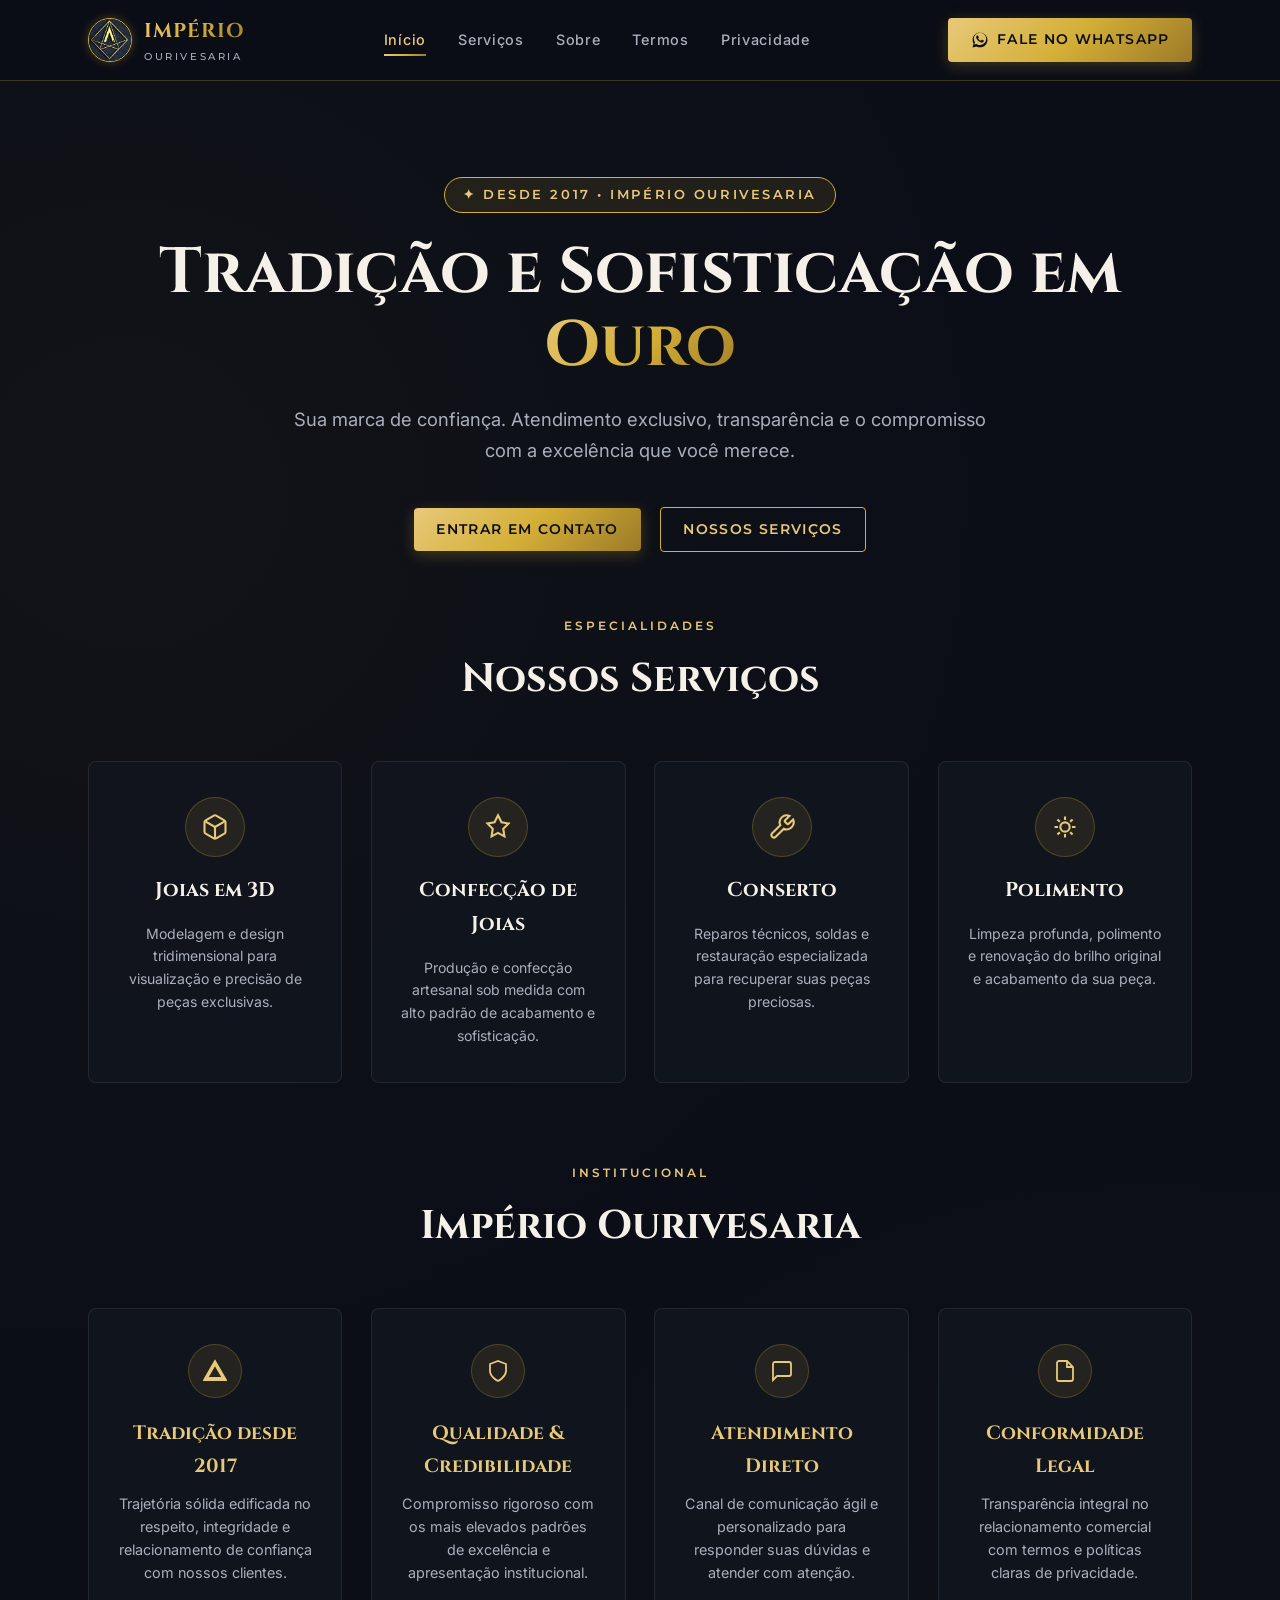
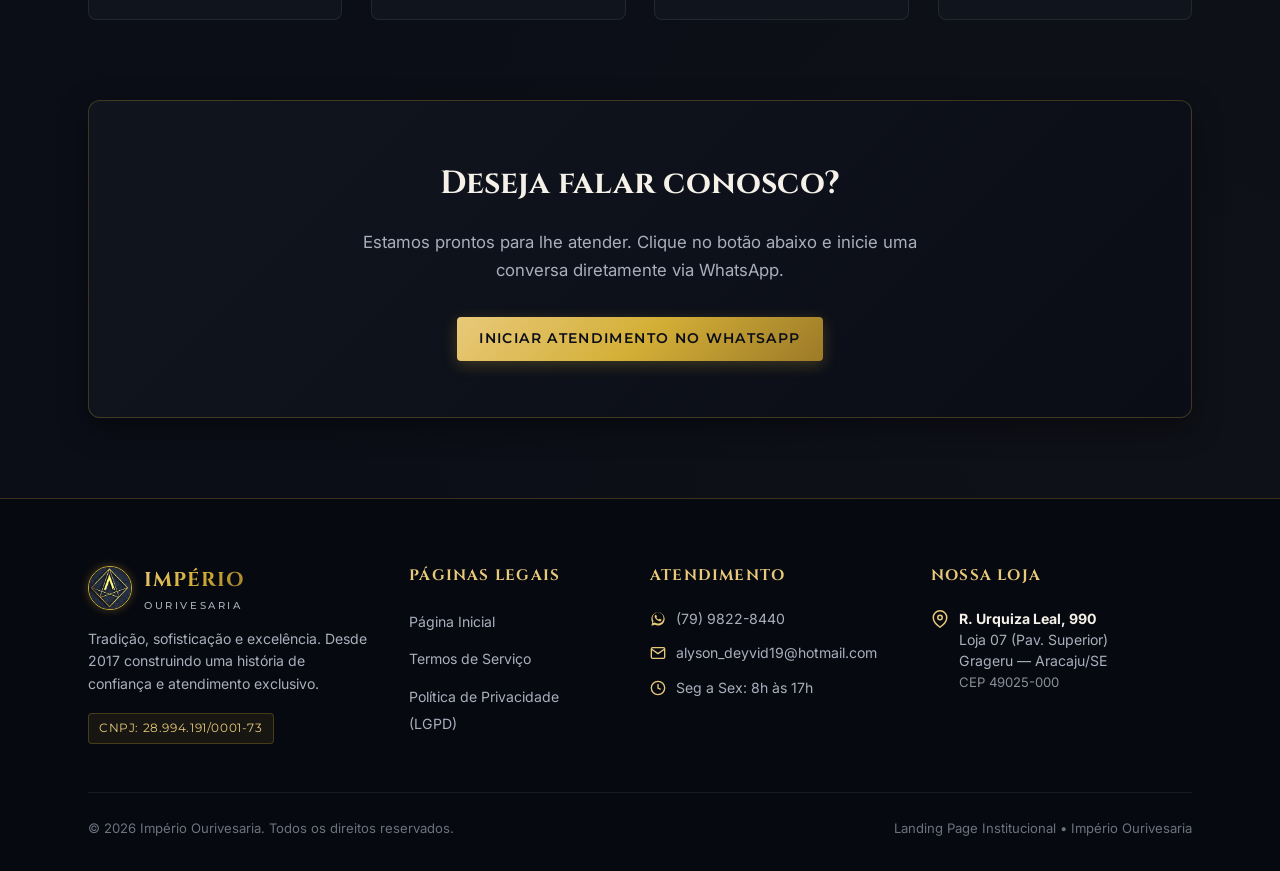
==== index.html @ 0f08e957 "first commit" ====
<!DOCTYPE html>
<html lang="pt-BR">

<head>
  <meta charset="UTF-8">
  <meta name="viewport" content="width=device-width, initial-scale=1.0">
  <title>Império Ourivesaria</title>
  <meta name="description"
    content="Império Ourivesaria — Joias em 3D, Confecção de Joias, Conserto e Polimento. Tradição e sofisticação desde 2017.">
  <meta name="keywords"
    content="Império Ourivesaria, Joias em 3D, Confecção de Joias, Conserto de Joias, Polimento de Joias, Ourivesaria">
  <meta name="author" content="Império Ourivesaria">

  <meta property="og:title" content="Império Ourivesaria | Tradição em Ouro">
  <meta property="og:description"
    content="Império Ourivesaria — Joias em 3D, Confecção, Conserto e Polimento. Atendimento exclusivo via WhatsApp.">
  <meta property="og:type" content="website">
  <meta property="og:url" content="https://imperiojoias.online/">
  <meta property="og:image" content="logo.jpeg">

  <link rel="icon" type="image/jpeg" href="logo.jpeg">

  <link rel="stylesheet" href="style.css">

  <style>
    .hero-home {
      padding: 6rem 0 4rem 0;
      text-align: center;
      position: relative;
    }

    .hero-badge {
      display: inline-flex;
      align-items: center;
      gap: 8px;
      padding: 6px 18px;
      background: rgba(212, 175, 55, 0.1);
      border: 1px solid var(--gold-primary);
      border-radius: 50px;
      color: var(--gold-light);
      font-family: var(--font-sub);
      font-size: 0.8rem;
      font-weight: 600;
      letter-spacing: 0.2em;
      text-transform: uppercase;
      margin-bottom: 1.5rem;
    }

    .hero-title {
      font-family: var(--font-display);
      font-size: clamp(2.5rem, 5vw, 4.2rem);
      font-weight: 700;
      line-height: 1.15;
      margin-bottom: 1.25rem;
      color: var(--text-main);
    }

    .hero-title span {
      background: var(--gold-gradient);
      -webkit-background-clip: text;
      -webkit-text-fill-color: transparent;
    }

    .hero-desc {
      font-size: 1.15rem;
      color: var(--text-muted);
      max-width: 700px;
      margin: 0 auto 2.5rem auto;
    }

    .hero-actions {
      display: flex;
      align-items: center;
      justify-content: center;
      gap: 1.2rem;
      flex-wrap: wrap;
    }

    .section-title-wrap {
      text-align: center;
      margin-bottom: 3rem;
    }

    .section-tag {
      font-family: var(--font-sub);
      font-size: 0.75rem;
      font-weight: 600;
      letter-spacing: 0.25em;
      text-transform: uppercase;
      color: var(--gold-light);
      margin-bottom: 0.5rem;
      display: block;
    }

    .section-title {
      font-family: var(--font-display);
      font-size: clamp(1.8rem, 3.5vw, 2.5rem);
      color: var(--text-main);
    }

    /* Grid de Serviços */
    .services-grid {
      display: grid;
      grid-template-columns: repeat(auto-fit, minmax(250px, 1fr));
      gap: 1.8rem;
      margin-bottom: 5rem;
    }

    .service-card {
      background: var(--bg-card);
      border: 1px solid var(--border-subtle);
      border-radius: var(--radius-md);
      padding: 2.2rem 1.8rem;
      text-align: center;
      transition: var(--transition);
      display: flex;
      flex-direction: column;
      align-items: center;
      gap: 1rem;
      text-decoration: none;
    }

    .service-card:hover {
      border-color: var(--gold-primary);
      transform: translateY(-5px);
      box-shadow: var(--shadow-gold);
      background: var(--bg-card-hover);
    }

    .service-icon {
      width: 60px;
      height: 60px;
      border-radius: 50%;
      background: rgba(212, 175, 55, 0.1);
      border: 1px solid var(--border-gold);
      display: flex;
      align-items: center;
      justify-content: center;
      color: var(--gold-light);
    }

    .service-name {
      font-family: var(--font-display);
      font-size: 1.25rem;
      color: var(--text-main);
    }

    .service-desc {
      font-size: 0.88rem;
      color: var(--text-muted);
      line-height: 1.6;
    }

    .features-grid {
      display: grid;
      grid-template-columns: repeat(auto-fit, minmax(250px, 1fr));
      gap: 1.8rem;
      margin-bottom: 5rem;
    }

    .feature-card {
      background: var(--bg-card);
      border: 1px solid var(--border-subtle);
      border-radius: var(--radius-md);
      padding: 2.2rem 1.8rem;
      text-align: center;
      transition: var(--transition);
    }

    .feature-card:hover {
      border-color: var(--gold-primary);
      transform: translateY(-4px);
      box-shadow: var(--shadow-gold);
      background: var(--bg-card-hover);
    }

    .feature-icon {
      width: 54px;
      height: 54px;
      border-radius: 50%;
      background: rgba(212, 175, 55, 0.1);
      border: 1px solid var(--border-gold);
      display: flex;
      align-items: center;
      justify-content: center;
      color: var(--gold-light);
      margin: 0 auto 1.2rem auto;
    }

    .feature-card h3 {
      font-family: var(--font-display);
      font-size: 1.2rem;
      color: var(--gold-light);
      margin-bottom: 0.6rem;
    }

    .feature-card p {
      font-size: 0.9rem;
      color: var(--text-muted);
      line-height: 1.6;
    }

    .cta-banner {
      background: linear-gradient(135deg, rgba(18, 22, 31, 0.95) 0%, rgba(11, 14, 23, 0.95) 100%);
      border: 1px solid var(--border-gold);
      border-radius: var(--radius-lg);
      padding: 3.5rem 2rem;
      text-align: center;
      margin-bottom: 5rem;
      box-shadow: var(--shadow-card);
    }

    .cta-banner h2 {
      font-family: var(--font-display);
      font-size: 2rem;
      color: var(--text-main);
      margin-bottom: 1rem;
    }

    .cta-banner p {
      color: var(--text-muted);
      font-size: 1.05rem;
      max-width: 600px;
      margin: 0 auto 2rem auto;
    }
  </style>
</head>

<body>

  <!-- Header Fixo -->
  <header class="site-header">
    <div class="container header-content">
      <a href="index.html" class="brand" title="Império Ourivesaria">
        <img src="logo.jpeg" alt="Logo Império Ourivesaria" class="brand-logo-img">
        <div class="brand-text">
          <span class="brand-title">Império</span>
          <span class="brand-subtitle">Ourivesaria</span>
        </div>
      </a>

      <nav class="site-nav" aria-label="Navegação Principal">
        <a href="index.html" class="nav-link active" aria-current="page">Início</a>
        <a href="#servicos" class="nav-link">Serviços</a>
        <a href="#sobre" class="nav-link">Sobre</a>
        <a href="termos-de-servico.html" class="nav-link">Termos</a>
        <a href="politica-de-privacidade.html" class="nav-link">Privacidade</a>
      </nav>

      <a href="https://wa.me/557998228440?text=Ol%C3%A1!%20Gostaria%20de%20entrar%20em%20contato%20com%20a%20Imp%C3%A9rio%20Ourivesaria."
        target="_blank" rel="noopener noreferrer" class="btn btn-gold">
        <svg width="18" height="18" viewBox="0 0 24 24" fill="currentColor" aria-hidden="true">
          <path
            d="M12.04 2c-5.46 0-9.91 4.45-9.91 9.91 0 1.75.46 3.45 1.32 4.95L2.05 22l5.25-1.38c1.45.79 3.08 1.21 4.74 1.21 5.46 0 9.91-4.45 9.91-9.91 0-2.65-1.03-5.14-2.9-7.01A9.84 9.84 0 0 0 12.04 2zm.01 16.67c-1.48 0-2.93-.4-4.2-1.15l-.3-.18-3.12.82.83-3.04-.2-.31a8.217 8.217 0 0 1-1.26-4.38c0-4.54 3.7-8.24 8.24-8.24 2.2 0 4.27.86 5.82 2.42a8.18 8.18 0 0 1 2.41 5.83c.02 4.54-3.68 8.23-8.22 8.23zm4.52-6.16c-.25-.12-1.47-.72-1.69-.8-.23-.09-.39-.12-.56.12-.17.25-.66.8-.81.97-.15.17-.3.19-.55.07-.25-.12-1.05-.39-2-1.23-.74-.66-1.24-1.47-1.39-1.72-.15-.25-.02-.38.11-.5.11-.11.25-.29.37-.43.12-.14.17-.25.25-.42.08-.17.04-.31-.02-.43s-.56-1.34-.76-1.84c-.2-.48-.41-.42-.56-.43h-.48c-.17 0-.44.06-.67.31-.23.25-.88.86-.88 2.1 0 1.24.9 2.44 1.03 2.61.12.17 1.77 2.7 4.28 3.79.6.26 1.07.41 1.44.53.6.19 1.15.16 1.58.1.48-.07 1.47-.6 1.68-1.18.21-.58.21-1.07.15-1.18-.06-.11-.22-.18-.47-.3z" />
        </svg>
        <span>Fale no WhatsApp</span>
      </a>
    </div>
  </header>

  <!-- Hero Home Section -->
  <section class="hero-home container">
    <div class="hero-badge">
      ✦ Desde 2017 • Império Ourivesaria
    </div>
    <h1 class="hero-title">
      Tradição e Sofisticação em <span>Ouro</span>
    </h1>
    <p class="hero-desc">
      Sua marca de confiança. Atendimento exclusivo, transparência e o compromisso com a excelência que você merece.
    </p>
    <div class="hero-actions">
      <a href="https://wa.me/557998228440?text=Ol%C3%A1!%20Vim%20pelo%20site%20e%20gostaria%20de%20atendimento."
        target="_blank" rel="noopener" class="btn btn-gold">
        Entrar em Contato
      </a>
      <a href="#servicos" class="btn btn-outline">
        Nossos Serviços
      </a>
    </div>
  </section>

  <!-- Categoria de Serviços -->
  <section id="servicos" class="container">
    <div class="section-title-wrap">
      <span class="section-tag">Especialidades</span>
      <h2 class="section-title">Nossos Serviços</h2>
    </div>

    <div class="services-grid">
      <!-- Joias em 3D -->
      <a href="https://wa.me/557998228440?text=Ol%C3%A1!%20Gostaria%20de%20informa%C3%A7%C3%B5es%20sobre%20Joias%20em%203D"
        target="_blank" rel="noopener" class="service-card">
        <div class="service-icon">
          <svg width="28" height="28" viewBox="0 0 24 24" fill="none" stroke="currentColor" stroke-width="1.8">
            <path
              d="M21 16V8a2 2 0 0 0-1-1.73l-7-4a2 2 0 0 0-2 0l-7 4A2 2 0 0 0 3 8v8a2 2 0 0 0 1 1.73l7 4a2 2 0 0 0 2 0l7-4A2 2 0 0 0 21 16z" />
            <polyline points="3.27 6.96 12 12.01 20.73 6.96" />
            <line x1="12" y1="22.08" x2="12" y2="12" />
          </svg>
        </div>
        <h3 class="service-name">Joias em 3D</h3>
        <p class="service-desc">Modelagem e design tridimensional para visualização e precisão de peças exclusivas.</p>
      </a>

      <!-- Confecção de Joias -->
      <a href="https://wa.me/557998228440?text=Ol%C3%A1!%20Gostaria%20de%20informa%C3%A7%C3%B5es%20sobre%20Confec%C3%A7%C3%A3o%20de%20Joias"
        target="_blank" rel="noopener" class="service-card">
        <div class="service-icon">
          <svg width="28" height="28" viewBox="0 0 24 24" fill="none" stroke="currentColor" stroke-width="1.8">
            <path d="M12 2l3 6 6 1-4.5 4.5 1 6.5-5.5-3-5.5 3 1-6.5L3 9l6-1z" />
          </svg>
        </div>
        <h3 class="service-name">Confecção de Joias</h3>
        <p class="service-desc">Produção e confecção artesanal sob medida com alto padrão de acabamento e sofisticação.
        </p>
      </a>

      <!-- Conserto -->
      <a href="https://wa.me/557998228440?text=Ol%C3%A1!%20Gostaria%20de%20informa%C3%A7%C3%B5es%20sobre%20Conserto%20de%20Joias"
        target="_blank" rel="noopener" class="service-card">
        <div class="service-icon">
          <svg width="28" height="28" viewBox="0 0 24 24" fill="none" stroke="currentColor" stroke-width="1.8">
            <path
              d="M14.7 6.3a1 1 0 0 0 0 1.4l1.6 1.6a1 1 0 0 0 1.4 0l3.77-3.77a6 6 0 0 1-7.94 7.94l-6.91 6.91a2.12 2.12 0 0 1-3-3l6.91-6.91a6 6 0 0 1 7.94-7.94l-3.76 3.76z" />
          </svg>
        </div>
        <h3 class="service-name">Conserto</h3>
        <p class="service-desc">Reparos técnicos, soldas e restauração especializada para recuperar suas peças
          preciosas.</p>
      </a>

      <!-- Polimento -->
      <a href="https://wa.me/557998228440?text=Ol%C3%A1!%20Gostaria%20de%20informa%C3%A7%C3%B5es%20sobre%20Polimento"
        target="_blank" rel="noopener" class="service-card">
        <div class="service-icon">
          <svg width="28" height="28" viewBox="0 0 24 24" fill="none" stroke="currentColor" stroke-width="1.8">
            <path d="M12 3v3m0 12v3M3 12h3m12 0h3m-2.5-6.5l-2.1 2.1m-8.8 8.8l-2.1 2.1m0-13l2.1 2.1m8.8 8.8l2.1 2.1" />
            <circle cx="12" cy="12" r="4" />
          </svg>
        </div>
        <h3 class="service-name">Polimento</h3>
        <p class="service-desc">Limpeza profunda, polimento e renovação do brilho original e acabamento da sua peça.</p>
      </a>
    </div>
  </section>

  <!-- Diferenciais / Sobre a Marca -->
  <section id="sobre" class="container">
    <div class="section-title-wrap">
      <span class="section-tag">Institucional</span>
      <h2 class="section-title">Império Ourivesaria</h2>
    </div>

    <div class="features-grid">
      <div class="feature-card">
        <div class="feature-icon">
          <svg width="24" height="24" viewBox="0 0 24 24" fill="none" stroke="currentColor" stroke-width="1.8">
            <path d="M12 2L1 21h22L12 2zm0 3.45L19.8 19H4.2L12 5.45z" />
          </svg>
        </div>
        <h3>Tradição desde 2017</h3>
        <p>Trajetória sólida edificada no respeito, integridade e relacionamento de confiança com nossos clientes.</p>
      </div>

      <div class="feature-card">
        <div class="feature-icon">
          <svg width="24" height="24" viewBox="0 0 24 24" fill="none" stroke="currentColor" stroke-width="1.8">
            <path d="M12 22s8-4 8-10V5l-8-3-8 3v7c0 6 8 10 8 10z" />
          </svg>
        </div>
        <h3>Qualidade & Credibilidade</h3>
        <p>Compromisso rigoroso com os mais elevados padrões de excelência e apresentação institucional.</p>
      </div>

      <div class="feature-card">
        <div class="feature-icon">
          <svg width="24" height="24" viewBox="0 0 24 24" fill="none" stroke="currentColor" stroke-width="1.8">
            <path d="M21 15a2 2 0 0 1-2 2H7l-4 4V5a2 2 0 0 1 2-2h14a2 2 0 0 1 2 2z" />
          </svg>
        </div>
        <h3>Atendimento Direto</h3>
        <p>Canal de comunicação ágil e personalizado para responder suas dúvidas e atender com atenção.</p>
      </div>

      <div class="feature-card">
        <div class="feature-icon">
          <svg width="24" height="24" viewBox="0 0 24 24" fill="none" stroke="currentColor" stroke-width="1.8">
            <path d="M14 2H6a2 2 0 0 0-2 2v16a2 2 0 0 0 2 2h12a2 2 0 0 0 2-2V8z" />
            <polyline points="14 2 14 8 20 8" />
          </svg>
        </div>
        <h3>Conformidade Legal</h3>
        <p>Transparência integral no relacionamento comercial com termos e políticas claras de privacidade.</p>
      </div>
    </div>

    <!-- Call to Action Banner -->
    <div class="cta-banner">
      <h2>Deseja falar conosco?</h2>
      <p>Estamos prontos para lhe atender. Clique no botão abaixo e inicie uma conversa diretamente via WhatsApp.</p>
      <a href="https://wa.me/557998228440?text=Ol%C3%A1!%20Gostaria%20de%20iniciar%20um%20atendimento." target="_blank"
        rel="noopener" class="btn btn-gold">
        Iniciar Atendimento no WhatsApp
      </a>
    </div>
  </section>

  <!-- Footer -->
  <footer class="site-footer">
    <div class="container">
      <div class="footer-top">
        <!-- Coluna 1: Marca & Sobre -->
        <div class="footer-about">
          <a href="index.html" class="brand">
            <img src="logo.jpeg" alt="Logo Império Ourivesaria" class="brand-logo-img">
            <div class="brand-text">
              <span class="brand-title">Império</span>
              <span class="brand-subtitle">Ourivesaria</span>
            </div>
          </a>
          <p>
            Tradição, sofisticação e excelência. Desde 2017 construindo uma história de confiança e atendimento
            exclusivo.
          </p>
          <span class="footer-cnpj">CNPJ: 28.994.191/0001-73</span>
        </div>

        <!-- Coluna 2: Navegação / Páginas Legais -->
        <div>
          <h3 class="footer-title">Páginas Legais</h3>
          <ul class="footer-links">
            <li><a href="index.html">Página Inicial</a></li>
            <li><a href="termos-de-servico.html">Termos de Serviço</a></li>
            <li><a href="politica-de-privacidade.html">Política de Privacidade (LGPD)</a></li>
          </ul>
        </div>

        <!-- Coluna 3: Atendimento & Contato -->
        <div>
          <h3 class="footer-title">Atendimento</h3>
          <ul class="footer-info-list">
            <li class="footer-info-item">
              <svg width="16" height="16" viewBox="0 0 24 24" fill="currentColor">
                <path
                  d="M12.04 2c-5.46 0-9.91 4.45-9.91 9.91 0 1.75.46 3.45 1.32 4.95L2.05 22l5.25-1.38c1.45.79 3.08 1.21 4.74 1.21 5.46 0 9.91-4.45 9.91-9.91 0-2.65-1.03-5.14-2.9-7.01A9.84 9.84 0 0 0 12.04 2zm.01 16.67c-1.48 0-2.93-.4-4.2-1.15l-.3-.18-3.12.82.83-3.04-.2-.31a8.217 8.217 0 0 1-1.26-4.38c0-4.54 3.7-8.24 8.24-8.24 2.2 0 4.27.86 5.82 2.42a8.18 8.18 0 0 1 2.41 5.83c.02 4.54-3.68 8.23-8.22 8.23zm4.52-6.16c-.25-.12-1.47-.72-1.69-.8-.23-.09-.39-.12-.56.12-.17.25-.66.8-.81.97-.15.17-.3.19-.55.07-.25-.12-1.05-.39-2-1.23-.74-.66-1.24-1.47-1.39-1.72-.15-.25-.02-.38.11-.5.11-.11.25-.29.37-.43.12-.14.17-.25.25-.42.08-.17.04-.31-.02-.43s-.56-1.34-.76-1.84c-.2-.48-.41-.42-.56-.43h-.48c-.17 0-.44.06-.67.31-.23.25-.88.86-.88 2.1 0 1.24.9 2.44 1.03 2.61.12.17 1.77 2.7 4.28 3.79.6.26 1.07.41 1.44.53.6.19 1.15.16 1.58.1.48-.07 1.47-.6 1.68-1.18.21-.58.21-1.07.15-1.18-.06-.11-.22-.18-.47-.3z" />
              </svg>
              <a href="https://wa.me/557998228440" target="_blank" rel="noopener">(79) 9822-8440</a>
            </li>
            <li class="footer-info-item">
              <svg width="16" height="16" viewBox="0 0 24 24" fill="none" stroke="currentColor" stroke-width="2">
                <path d="M4 4h16c1.1 0 2 .9 2 2v12c0 1.1-.9 2-2 2H4c-1.1 0-2-.9-2-2V6c0-1.1.9-2 2-2z" />
                <polyline points="22,6 12,13 2,6" />
              </svg>
              <a href="mailto:alyson_deyvid19@hotmail.com">alyson_deyvid19@hotmail.com</a>
            </li>
            <li class="footer-info-item">
              <svg width="16" height="16" viewBox="0 0 24 24" fill="none" stroke="currentColor" stroke-width="2">
                <circle cx="12" cy="12" r="10" />
                <polyline points="12 6 12 12 16 14" />
              </svg>
              <span>Seg a Sex: 8h às 17h</span>
            </li>
          </ul>
        </div>

        <!-- Coluna 4: Nossa Loja / Endereço -->
        <div>
          <h3 class="footer-title">Nossa Loja</h3>
          <div class="footer-info-item">
            <svg width="18" height="18" viewBox="0 0 24 24" fill="none" stroke="currentColor" stroke-width="2"
              style="margin-top: 2px;">
              <path d="M21 10c0 7-9 13-9 13s-9-6-9-13a9 9 0 0 1 18 0z" />
              <circle cx="12" cy="10" r="3" />
            </svg>
            <div class="footer-address-text">
              <strong>R. Urquiza Leal, 990</strong><br>
              Loja 07 (Pav. Superior)<br>
              Grageru — Aracaju/SE<br>
              <span style="font-size: 0.82rem; opacity: 0.8;">CEP 49025-000</span>
            </div>
          </div>
        </div>
      </div>

      <div class="footer-bottom">
        <p>&copy; 2026 Império Ourivesaria. Todos os direitos reservados.</p>
        <p>Landing Page Institucional • Império Ourivesaria</p>
      </div>
    </div>
  </footer>

</body>

</html>
---- style.css ----
/* ==========================================================================
   Império Ourivesaria — Design System & Stylesheet
   Paleta: Dark Luxe (Azul Marinho Quase Preto #0B0E17 + Dourado Metálico #D4AF37)
   ========================================================================== */

@import url('https://fonts.googleapis.com/css2?family=Cinzel:wght@500;600;700;800&family=Inter:wght@300;400;500;600;700&family=Montserrat:wght@300;400;500;600&display=swap');

:root {
  /* Paleta de Cores */
  --bg-main: #0B0E17;
  --bg-secondary: #12161F;
  --bg-card: rgba(18, 22, 31, 0.85);
  --bg-card-hover: rgba(24, 29, 41, 0.95);
  
  --gold-primary: #D4AF37;
  --gold-light: #E8C97A;
  --gold-dark: #9C7A28;
  --gold-gradient: linear-gradient(135deg, #E8C97A 0%, #D4AF37 50%, #9C7A28 100%);
  --gold-glow: rgba(212, 175, 55, 0.15);
  
  --text-main: #F5F1E8;
  --text-muted: #A9AFBC;
  --text-dim: #6C727F;
  
  --border-gold: rgba(212, 175, 55, 0.25);
  --border-subtle: rgba(255, 255, 255, 0.08);

  /* Tipografia */
  --font-display: 'Cinzel', serif;
  --font-sub: 'Montserrat', sans-serif;
  --font-body: 'Inter', sans-serif;

  /* Efeitos */
  --radius-sm: 4px;
  --radius-md: 8px;
  --radius-lg: 12px;
  --shadow-gold: 0 4px 20px rgba(212, 175, 55, 0.12);
  --shadow-card: 0 10px 30px rgba(0, 0, 0, 0.4);
  --transition: all 0.3s cubic-bezier(0.16, 1, 0.3, 1);
}

/* Reset Base */
*, *::before, *::after {
  box-sizing: border-box;
  margin: 0;
  padding: 0;
}

html {
  scroll-behavior: smooth;
  font-size: 16px;
}

body {
  background-color: var(--bg-main);
  color: var(--text-main);
  font-family: var(--font-body);
  line-height: 1.7;
  -webkit-font-smoothing: antialiased;
  -moz-osx-font-smoothing: grayscale;
  min-height: 100vh;
  display: flex;
  flex-direction: column;
  overflow-x: hidden;
  background-image: 
    radial-gradient(circle at 10% 20%, rgba(212, 175, 55, 0.03) 0%, transparent 40%),
    radial-gradient(circle at 90% 80%, rgba(212, 175, 55, 0.02) 0%, transparent 40%);
}

/* Container */
.container {
  width: 90%;
  max-width: 1240px;
  margin: 0 auto;
  padding: 0 1.5rem;
}

/* Header Sticky */
.site-header {
  position: sticky;
  top: 0;
  z-index: 1000;
  background-color: rgba(11, 14, 23, 0.92);
  backdrop-filter: blur(16px);
  border-bottom: 1px solid var(--border-gold);
  transition: var(--transition);
}

.header-content {
  display: flex;
  align-items: center;
  justify-content: space-between;
  height: 80px;
}

/* Logo Brand */
.brand {
  display: flex;
  align-items: center;
  gap: 12px;
  text-decoration: none;
}

.brand-logo-img {
  width: 44px;
  height: 44px;
  border-radius: 50%;
  object-fit: cover;
  border: 1px solid var(--gold-primary);
  box-shadow: 0 0 10px rgba(212, 175, 55, 0.3);
}

.brand-text {
  display: flex;
  flex-direction: column;
}

.brand-title {
  font-family: var(--font-display);
  font-size: 1.25rem;
  font-weight: 700;
  letter-spacing: 0.05em;
  background: var(--gold-gradient);
  -webkit-background-clip: text;
  -webkit-text-fill-color: transparent;
  text-transform: uppercase;
}

.brand-subtitle {
  font-family: var(--font-sub);
  font-size: 0.65rem;
  font-weight: 500;
  letter-spacing: 0.25em;
  color: var(--text-muted);
  text-transform: uppercase;
}

/* Nav */
.site-nav {
  display: flex;
  align-items: center;
  gap: 2rem;
}

.nav-link {
  color: var(--text-muted);
  text-decoration: none;
  font-size: 0.9rem;
  font-weight: 500;
  letter-spacing: 0.05em;
  transition: var(--transition);
  position: relative;
  padding: 4px 0;
}

.nav-link:hover, .nav-link.active {
  color: var(--gold-light);
}

.nav-link::after {
  content: '';
  position: absolute;
  bottom: 0;
  left: 0;
  width: 0;
  height: 2px;
  background: var(--gold-gradient);
  transition: var(--transition);
}

.nav-link:hover::after, .nav-link.active::after {
  width: 100%;
}

/* Botões */
.btn {
  display: inline-flex;
  align-items: center;
  justify-content: center;
  gap: 8px;
  padding: 0.65rem 1.4rem;
  font-family: var(--font-sub);
  font-size: 0.85rem;
  font-weight: 600;
  letter-spacing: 0.1em;
  text-transform: uppercase;
  border-radius: var(--radius-sm);
  text-decoration: none;
  transition: var(--transition);
  cursor: pointer;
  border: none;
}

.btn-gold {
  background: var(--gold-gradient);
  color: #0B0E17;
  box-shadow: 0 4px 15px rgba(212, 175, 55, 0.25);
}

.btn-gold:hover {
  transform: translateY(-2px);
  box-shadow: 0 6px 20px rgba(212, 175, 55, 0.4);
  filter: brightness(1.1);
}

.btn-outline {
  background: transparent;
  border: 1px solid var(--gold-primary);
  color: var(--gold-light);
}

.btn-outline:hover {
  background: var(--gold-glow);
  color: var(--text-main);
  border-color: var(--gold-light);
}

/* Page Hero Header */
.legal-hero {
  padding: 4rem 0 3rem 0;
  background: linear-gradient(180deg, rgba(18, 22, 31, 0.6) 0%, rgba(11, 14, 23, 1) 100%);
  border-bottom: 1px solid var(--border-subtle);
  position: relative;
}

.legal-hero-content {
  text-align: center;
  max-width: 800px;
  margin: 0 auto;
}

.badge-seal {
  display: inline-flex;
  align-items: center;
  gap: 6px;
  padding: 4px 14px;
  background: rgba(212, 175, 55, 0.1);
  border: 1px solid var(--gold-primary);
  border-radius: 50px;
  color: var(--gold-light);
  font-family: var(--font-sub);
  font-size: 0.75rem;
  font-weight: 600;
  letter-spacing: 0.15em;
  text-transform: uppercase;
  margin-bottom: 1.25rem;
}

.page-title {
  font-family: var(--font-display);
  font-size: clamp(2rem, 4vw, 3rem);
  font-weight: 700;
  color: var(--text-main);
  margin-bottom: 1rem;
  line-height: 1.2;
}

.page-subtitle {
  color: var(--text-muted);
  font-size: 1.05rem;
  max-width: 650px;
  margin: 0 auto 1.5rem auto;
}

.doc-meta {
  display: flex;
  align-items: center;
  justify-content: center;
  gap: 1.5rem;
  font-size: 0.85rem;
  color: var(--text-dim);
  border-top: 1px solid var(--border-subtle);
  padding-top: 1rem;
  max-width: 400px;
  margin: 0 auto;
}

/* Layout Principal de Documentos Legais */
.legal-layout {
  display: grid;
  grid-template-columns: 280px 1fr;
  gap: 3rem;
  padding: 3rem 0 5rem 0;
  align-items: start;
}

/* Sidebar Index Navigation */
.toc-sidebar {
  position: sticky;
  top: 110px;
  background: var(--bg-card);
  border: 1px solid var(--border-gold);
  border-radius: var(--radius-md);
  padding: 1.5rem;
  box-shadow: var(--shadow-card);
  backdrop-filter: blur(10px);
}

.toc-title {
  font-family: var(--font-display);
  font-size: 0.95rem;
  font-weight: 700;
  color: var(--gold-light);
  letter-spacing: 0.05em;
  text-transform: uppercase;
  margin-bottom: 1rem;
  padding-bottom: 0.5rem;
  border-bottom: 1px solid var(--border-subtle);
  display: flex;
  align-items: center;
  gap: 8px;
}

.toc-list {
  list-style: none;
  display: flex;
  flex-direction: column;
  gap: 0.5rem;
}

.toc-link {
  color: var(--text-muted);
  text-decoration: none;
  font-size: 0.85rem;
  display: block;
  padding: 6px 10px;
  border-radius: var(--radius-sm);
  transition: var(--transition);
  border-left: 2px solid transparent;
}

.toc-link:hover, .toc-link.active {
  color: var(--gold-light);
  background: rgba(212, 175, 55, 0.08);
  border-left-color: var(--gold-primary);
  padding-left: 14px;
}

/* Conteúdo da Política / Termos */
.legal-article {
  display: flex;
  flex-direction: column;
  gap: 2rem;
}

.legal-section {
  background: var(--bg-card);
  border: 1px solid var(--border-subtle);
  border-radius: var(--radius-md);
  padding: 2rem;
  box-shadow: var(--shadow-card);
  transition: var(--transition);
  scroll-margin-top: 100px;
}

.legal-section:hover {
  border-color: var(--border-gold);
}

.legal-section h2 {
  font-family: var(--font-display);
  font-size: 1.35rem;
  color: var(--gold-light);
  margin-bottom: 1.2rem;
  display: flex;
  align-items: center;
  gap: 12px;
}

.legal-section h2::before {
  content: '';
  display: inline-block;
  width: 4px;
  height: 1.2rem;
  background: var(--gold-gradient);
  border-radius: 2px;
}

.legal-section h3 {
  font-family: var(--font-sub);
  font-size: 1.05rem;
  font-weight: 600;
  color: var(--text-main);
  margin: 1.2rem 0 0.6rem 0;
}

.legal-section p {
  color: var(--text-muted);
  font-size: 0.95rem;
  margin-bottom: 1rem;
}

.legal-section p:last-child {
  margin-bottom: 0;
}

.legal-section ul, .legal-section ol {
  margin: 1rem 0 1rem 1.5rem;
  color: var(--text-muted);
  font-size: 0.95rem;
}

.legal-section li {
  margin-bottom: 0.5rem;
}

.legal-section strong {
  color: var(--text-main);
  font-weight: 600;
}

/* Boxes em Destaque (ex: CNPJ, Atendimento, LGPD DPO) */
.info-box {
  background: rgba(212, 175, 55, 0.05);
  border: 1px solid var(--border-gold);
  border-radius: var(--radius-md);
  padding: 1.5rem;
  margin: 1rem 0;
}

.info-grid {
  display: grid;
  grid-template-columns: repeat(auto-fit, minmax(240px, 1fr));
  gap: 1rem;
}

.info-item {
  display: flex;
  flex-direction: column;
  gap: 4px;
}

.info-label {
  font-family: var(--font-sub);
  font-size: 0.75rem;
  font-weight: 600;
  letter-spacing: 0.1em;
  text-transform: uppercase;
  color: var(--gold-light);
}

.info-value {
  font-size: 0.95rem;
  color: var(--text-main);
  font-weight: 500;
}

.info-value a {
  color: var(--gold-light);
  text-decoration: none;
  transition: var(--transition);
}

.info-value a:hover {
  text-decoration: underline;
}

/* Callout Box Aviso Legal */
.notice-box {
  background: rgba(18, 22, 31, 0.9);
  border-left: 4px solid var(--gold-primary);
  padding: 1.25rem 1.5rem;
  border-radius: 0 var(--radius-sm) var(--radius-sm) 0;
  margin: 1.5rem 0;
  font-size: 0.88rem;
  color: var(--text-muted);
  font-style: italic;
}

/* Footer */
.site-footer {
  margin-top: auto;
  background-color: #070910;
  border-top: 1px solid var(--border-gold);
  padding: 4rem 0 2rem 0;
  color: var(--text-muted);
}

.footer-top {
  display: grid;
  grid-template-columns: 1.4fr 1fr 1.2fr 1.3fr;
  gap: 2.5rem;
  margin-bottom: 3rem;
}

.footer-about {
  display: flex;
  flex-direction: column;
  gap: 0.85rem;
}

.footer-about p {
  font-size: 0.88rem;
  line-height: 1.6;
  max-width: 360px;
}

.footer-cnpj {
  display: inline-block;
  font-size: 0.76rem;
  color: var(--gold-light);
  background: rgba(212, 175, 55, 0.08);
  border: 1px solid var(--border-gold);
  padding: 4px 10px;
  border-radius: var(--radius-sm);
  margin-top: 0.25rem;
  width: fit-content;
  font-family: var(--font-sub);
  letter-spacing: 0.05em;
}

.footer-title {
  font-family: var(--font-display);
  font-size: 0.95rem;
  color: var(--gold-light);
  margin-bottom: 1.2rem;
  letter-spacing: 0.08em;
  text-transform: uppercase;
}

.footer-links {
  list-style: none;
  display: flex;
  flex-direction: column;
  gap: 0.65rem;
}

.footer-links a {
  color: var(--text-muted);
  text-decoration: none;
  font-size: 0.88rem;
  transition: var(--transition);
}

.footer-links a:hover {
  color: var(--gold-light);
  padding-left: 4px;
}

.footer-info-list {
  list-style: none;
  display: flex;
  flex-direction: column;
  gap: 0.85rem;
}

.footer-info-item {
  display: flex;
  align-items: flex-start;
  gap: 0.65rem;
  font-size: 0.88rem;
  color: var(--text-muted);
  line-height: 1.5;
}

.footer-info-item svg {
  color: var(--gold-light);
  flex-shrink: 0;
  margin-top: 3px;
}

.footer-info-item a {
  color: var(--text-muted);
  text-decoration: none;
  transition: var(--transition);
}

.footer-info-item a:hover {
  color: var(--gold-light);
}

.footer-address-text {
  font-size: 0.88rem;
  line-height: 1.5;
  color: var(--text-muted);
}

.footer-address-text strong {
  color: var(--text-main);
}

.footer-bottom {
  border-top: 1px solid var(--border-subtle);
  padding-top: 1.5rem;
  display: flex;
  align-items: center;
  justify-content: space-between;
  flex-wrap: wrap;
  gap: 1rem;
  font-size: 0.82rem;
  color: var(--text-dim);
}

/* Responsive */
@media (max-width: 992px) {
  .legal-layout {
    grid-template-columns: 1fr;
  }
  
  .toc-sidebar {
    position: static;
  }

  .footer-top {
    grid-template-columns: 1fr 1fr;
    gap: 2.5rem;
  }
}

@media (max-width: 576px) {
  .footer-top {
    grid-template-columns: 1fr;
    gap: 2rem;
  }
}
  }
}

@media (max-width: 768px) {
  .header-content {
    height: 65px;
  }

  .brand-logo-img {
    width: 36px;
    height: 36px;
  }

  .brand-title {
    font-size: 1.05rem;
  }

  .brand-subtitle {
    font-size: 0.55rem;
    letter-spacing: 0.2em;
  }

  .site-nav {
    display: none; /* Em telas pequenas o menu é simplificado */
  }

  /* Ajuste de Botões Responsivos */
  .btn {
    font-size: 0.78rem;
    padding: 0.5rem 1rem;
    letter-spacing: 0.05em;
  }

  .btn svg {
    width: 15px;
    height: 15px;
  }

  .header-content .btn {
    padding: 0.45rem 0.8rem;
    font-size: 0.72rem;
  }

  .hero-home {
    padding: 3.5rem 0 2.5rem 0;
  }

  .hero-actions {
    gap: 0.75rem;
    flex-direction: column;
    align-items: center;
    width: 100%;
  }

  .hero-actions .btn {
    width: 100%;
    max-width: 280px;
    text-align: center;
  }

  .legal-section {
    padding: 1.4rem;
  }

  .cta-banner {
    padding: 2.2rem 1.25rem;
    margin-bottom: 3rem;
  }

  .cta-banner h2 {
    font-size: 1.4rem;
  }

  .cta-banner .btn {
    width: 100%;
    max-width: 290px;
  }

  .footer-bottom {
    flex-direction: column;
    text-align: center;
  }
}

@media (max-width: 480px) {
  .container {
    width: 94%;
    padding: 0 0.75rem;
  }

  .header-content .btn {
    padding: 0.4rem 0.65rem;
    font-size: 0.7rem;
  }

  .header-content .btn svg {
    display: inline-block;
  }

  .btn {
    font-size: 0.75rem;
    padding: 0.48rem 0.85rem;
  }
}

/* Printable Styles */
@media print {
  body {
    background: #ffffff !important;
    color: #111111 !important;
  }
  .site-header, .toc-sidebar, .site-footer, .btn {
    display: none !important;
  }
  .legal-layout {
    grid-template-columns: 1fr !important;
  }
  .legal-section {
    box-shadow: none !important;
    border: none !important;
    border-bottom: 1px solid #ccc !important;
    background: none !important;
  }
  .legal-section h2 {
    color: #000000 !important;
  }
}
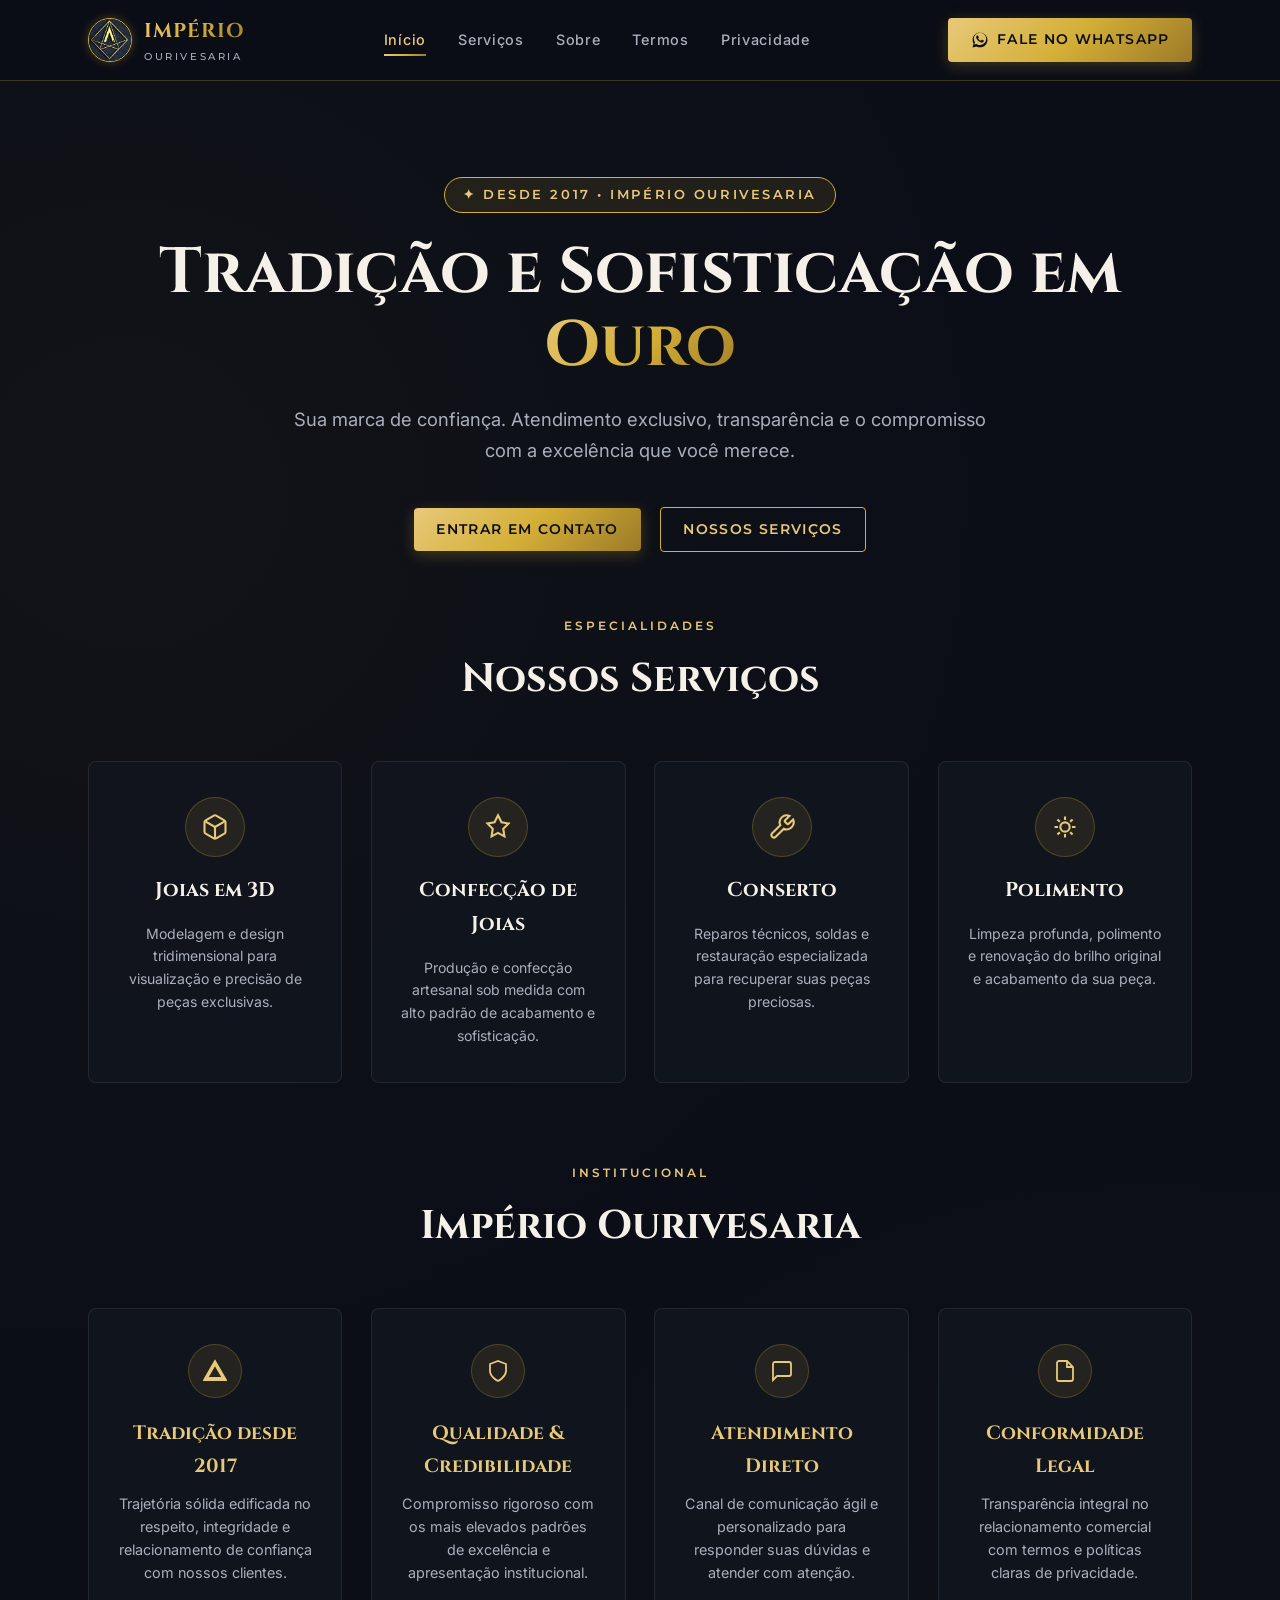
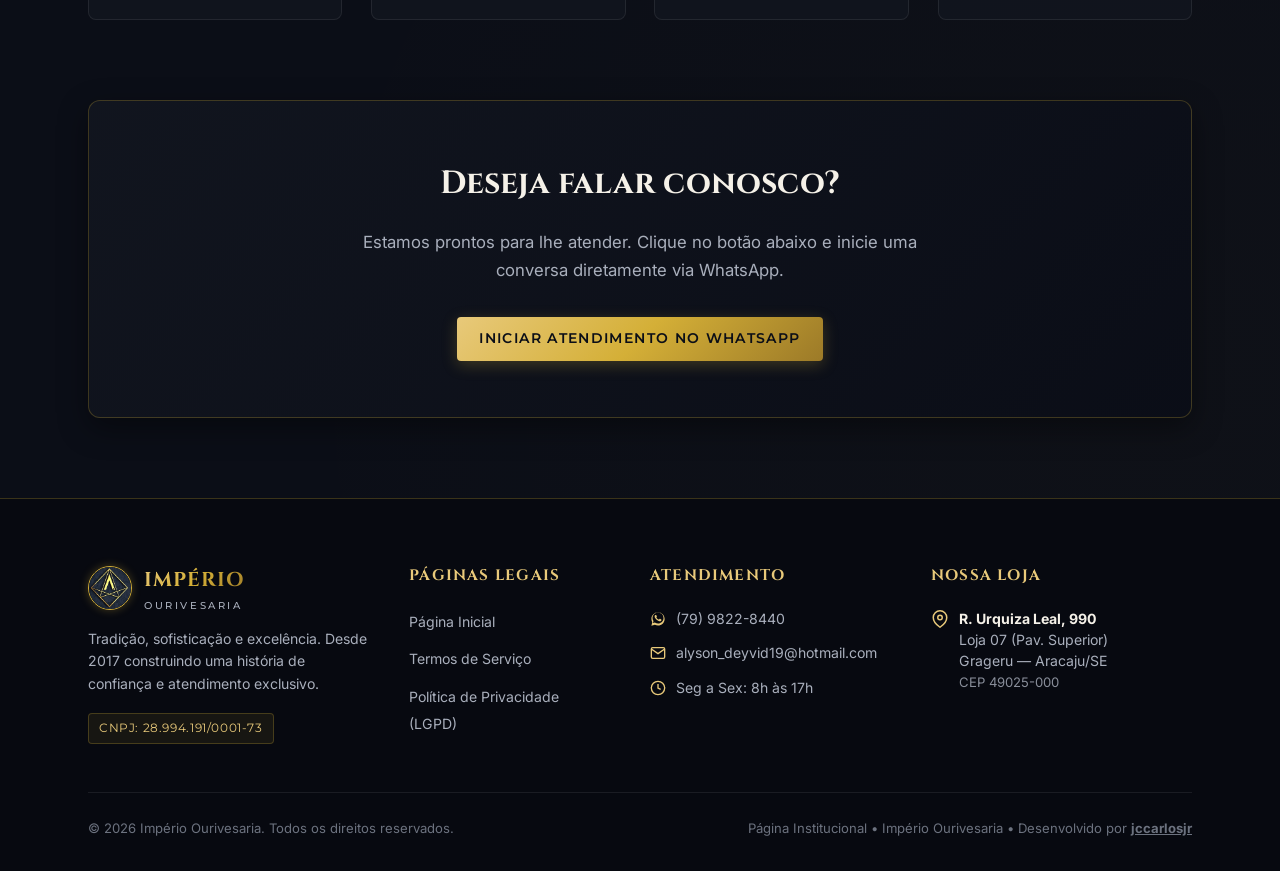
==== commit caef9c6a: "github hiperlink added to footer" ====
--- a/index.html
+++ b/index.html
@@ -485,7 +485,10 @@
 
       <div class="footer-bottom">
         <p>&copy; 2026 Império Ourivesaria. Todos os direitos reservados.</p>
-        <p>Landing Page Institucional • Império Ourivesaria</p>
+        <p>Página Institucional • Império Ourivesaria • Desenvolvido por
+          <a style="color:currentColor;" href="https://github.com/jccarlosjr" target="_blank"
+            rel="noopener"><strong>jccarlosjr</strong></a>
+        </p>
       </div>
     </div>
   </footer>
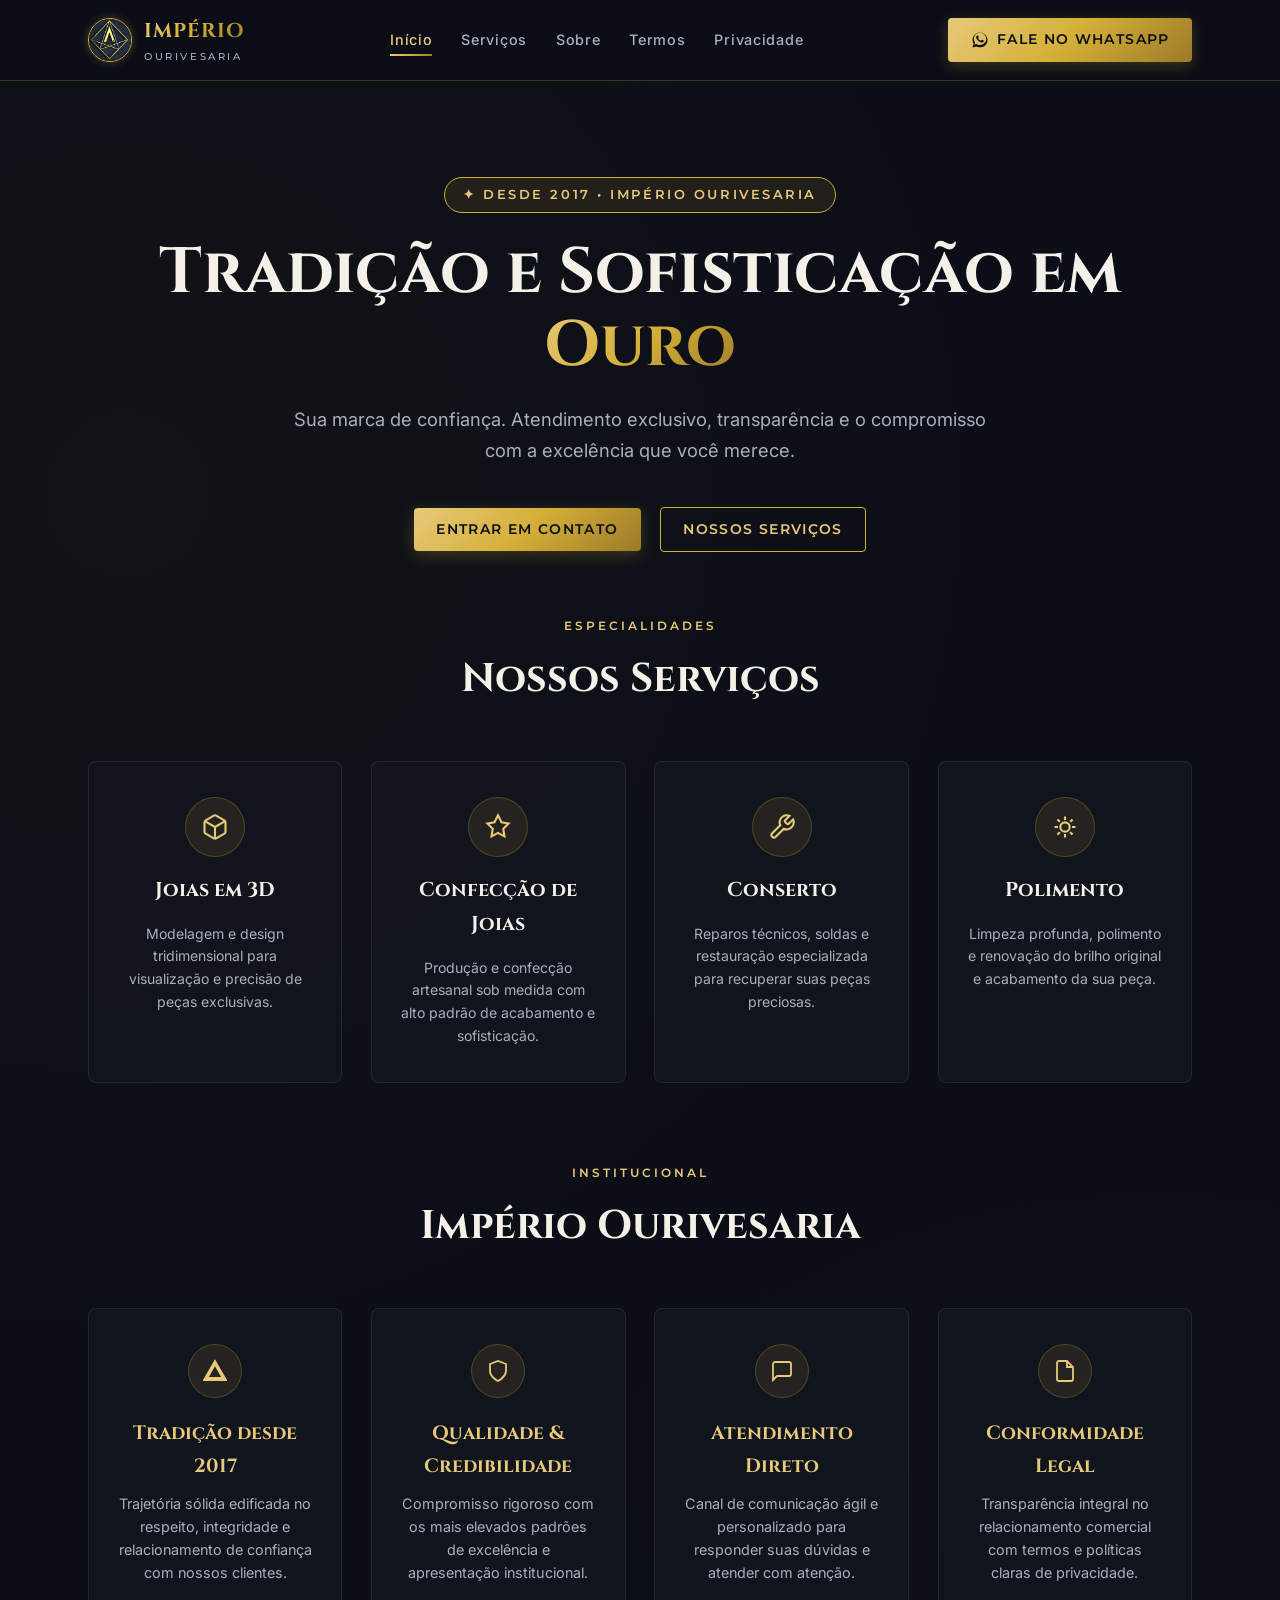
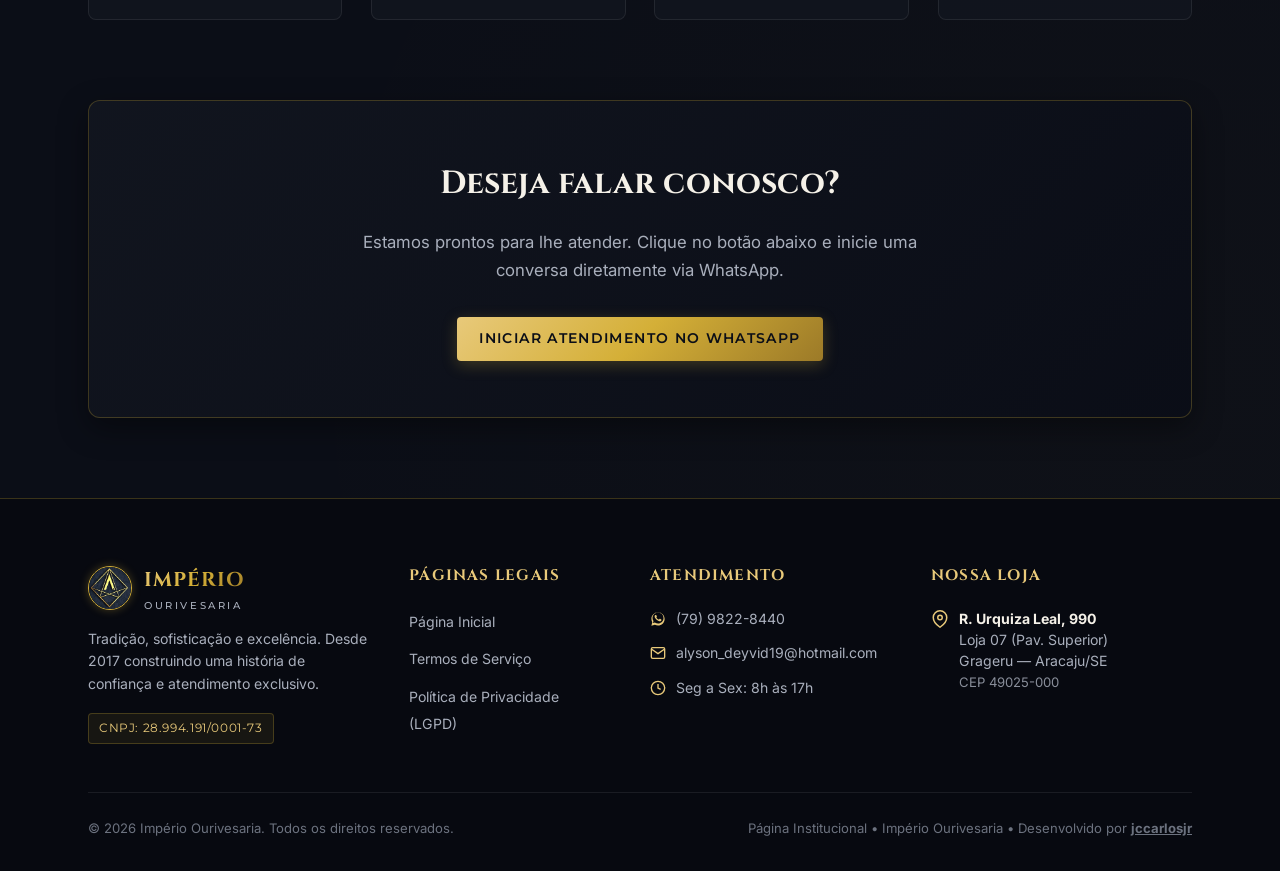
==== commit 2d1083ca: "Responsivity fixes" ====
--- a/index.html
+++ b/index.html
@@ -21,6 +21,8 @@
   <link rel="icon" type="image/jpeg" href="logo.jpeg">
 
   <link rel="stylesheet" href="style.css">
+
+  <meta name="facebook-domain-verification" content="11uoea9t8fawafruo4xdxo1lfxgqg8" />
 
   <style>
     .hero-home {
@@ -239,7 +241,7 @@
         </div>
       </a>
 
-      <nav class="site-nav" aria-label="Navegação Principal">
+      <nav class="site-nav" id="site-nav" aria-label="Navegação Principal">
         <a href="index.html" class="nav-link active" aria-current="page">Início</a>
         <a href="#servicos" class="nav-link">Serviços</a>
         <a href="#sobre" class="nav-link">Sobre</a>
@@ -247,14 +249,22 @@
         <a href="politica-de-privacidade.html" class="nav-link">Privacidade</a>
       </nav>
 
-      <a href="https://wa.me/557998228440?text=Ol%C3%A1!%20Gostaria%20de%20entrar%20em%20contato%20com%20a%20Imp%C3%A9rio%20Ourivesaria."
-        target="_blank" rel="noopener noreferrer" class="btn btn-gold">
-        <svg width="18" height="18" viewBox="0 0 24 24" fill="currentColor" aria-hidden="true">
-          <path
-            d="M12.04 2c-5.46 0-9.91 4.45-9.91 9.91 0 1.75.46 3.45 1.32 4.95L2.05 22l5.25-1.38c1.45.79 3.08 1.21 4.74 1.21 5.46 0 9.91-4.45 9.91-9.91 0-2.65-1.03-5.14-2.9-7.01A9.84 9.84 0 0 0 12.04 2zm.01 16.67c-1.48 0-2.93-.4-4.2-1.15l-.3-.18-3.12.82.83-3.04-.2-.31a8.217 8.217 0 0 1-1.26-4.38c0-4.54 3.7-8.24 8.24-8.24 2.2 0 4.27.86 5.82 2.42a8.18 8.18 0 0 1 2.41 5.83c.02 4.54-3.68 8.23-8.22 8.23zm4.52-6.16c-.25-.12-1.47-.72-1.69-.8-.23-.09-.39-.12-.56.12-.17.25-.66.8-.81.97-.15.17-.3.19-.55.07-.25-.12-1.05-.39-2-1.23-.74-.66-1.24-1.47-1.39-1.72-.15-.25-.02-.38.11-.5.11-.11.25-.29.37-.43.12-.14.17-.25.25-.42.08-.17.04-.31-.02-.43s-.56-1.34-.76-1.84c-.2-.48-.41-.42-.56-.43h-.48c-.17 0-.44.06-.67.31-.23.25-.88.86-.88 2.1 0 1.24.9 2.44 1.03 2.61.12.17 1.77 2.7 4.28 3.79.6.26 1.07.41 1.44.53.6.19 1.15.16 1.58.1.48-.07 1.47-.6 1.68-1.18.21-.58.21-1.07.15-1.18-.06-.11-.22-.18-.47-.3z" />
-        </svg>
-        <span>Fale no WhatsApp</span>
-      </a>
+      <div class="header-actions">
+        <a href="https://wa.me/557998228440?text=Ol%C3%A1!%20Gostaria%20de%20entrar%20em%20contato%20com%20a%20Imp%C3%A9rio%20Ourivesaria."
+          target="_blank" rel="noopener noreferrer" class="btn btn-gold">
+          <svg width="18" height="18" viewBox="0 0 24 24" fill="currentColor" aria-hidden="true">
+            <path
+              d="M12.04 2c-5.46 0-9.91 4.45-9.91 9.91 0 1.75.46 3.45 1.32 4.95L2.05 22l5.25-1.38c1.45.79 3.08 1.21 4.74 1.21 5.46 0 9.91-4.45 9.91-9.91 0-2.65-1.03-5.14-2.9-7.01A9.84 9.84 0 0 0 12.04 2zm.01 16.67c-1.48 0-2.93-.4-4.2-1.15l-.3-.18-3.12.82.83-3.04-.2-.31a8.217 8.217 0 0 1-1.26-4.38c0-4.54 3.7-8.24 8.24-8.24 2.2 0 4.27.86 5.82 2.42a8.18 8.18 0 0 1 2.41 5.83c.02 4.54-3.68 8.23-8.22 8.23zm4.52-6.16c-.25-.12-1.47-.72-1.69-.8-.23-.09-.39-.12-.56.12-.17.25-.66.8-.81.97-.15.17-.3.19-.55.07-.25-.12-1.05-.39-2-1.23-.74-.66-1.24-1.47-1.39-1.72-.15-.25-.02-.38.11-.5.11-.11.25-.29.37-.43.12-.14.17-.25.25-.42.08-.17.04-.31-.02-.43s-.56-1.34-.76-1.84c-.2-.48-.41-.42-.56-.43h-.48c-.17 0-.44.06-.67.31-.23.25-.88.86-.88 2.1 0 1.24.9 2.44 1.03 2.61.12.17 1.77 2.7 4.28 3.79.6.26 1.07.41 1.44.53.6.19 1.15.16 1.58.1.48-.07 1.47-.6 1.68-1.18.21-.58.21-1.07.15-1.18-.06-.11-.22-.18-.47-.3z" />
+          </svg>
+          <span>Fale no WhatsApp</span>
+        </a>
+
+        <button class="nav-toggle" id="nav-toggle" aria-label="Abrir menu de navegação" aria-expanded="false" aria-controls="site-nav">
+          <span class="hamburger-bar"></span>
+          <span class="hamburger-bar"></span>
+          <span class="hamburger-bar"></span>
+        </button>
+      </div>
     </div>
   </header>
 
@@ -493,6 +503,7 @@
     </div>
   </footer>
 
+  <script src="script.js"></script>
 </body>
 
 </html>
--- a/style.css
+++ b/style.css
@@ -91,6 +91,7 @@
   align-items: center;
   justify-content: space-between;
   height: 80px;
+  position: relative;
 }
 
 /* Logo Brand */
@@ -99,6 +100,7 @@
   align-items: center;
   gap: 12px;
   text-decoration: none;
+  flex-shrink: 0;
 }
 
 .brand-logo-img {
@@ -108,6 +110,7 @@
   object-fit: cover;
   border: 1px solid var(--gold-primary);
   box-shadow: 0 0 10px rgba(212, 175, 55, 0.3);
+  flex-shrink: 0;
 }
 
 .brand-text {
@@ -124,6 +127,7 @@
   -webkit-background-clip: text;
   -webkit-text-fill-color: transparent;
   text-transform: uppercase;
+  white-space: nowrap;
 }
 
 .brand-subtitle {
@@ -133,13 +137,22 @@
   letter-spacing: 0.25em;
   color: var(--text-muted);
   text-transform: uppercase;
+  white-space: nowrap;
+}
+
+/* Container de Ações no Header (Botão WhatsApp + Hambúrguer) */
+.header-actions {
+  display: flex;
+  align-items: center;
+  gap: 0.75rem;
+  flex-shrink: 0;
 }
 
 /* Nav */
 .site-nav {
   display: flex;
   align-items: center;
-  gap: 2rem;
+  gap: 1.8rem;
 }
 
 .nav-link {
@@ -151,6 +164,7 @@
   transition: var(--transition);
   position: relative;
   padding: 4px 0;
+  white-space: nowrap;
 }
 
 .nav-link:hover, .nav-link.active {
@@ -170,6 +184,48 @@
 
 .nav-link:hover::after, .nav-link.active::after {
   width: 100%;
+}
+
+/* Botão Menu Hambúrguer (Mobile) */
+.nav-toggle {
+  display: none;
+  background: transparent;
+  border: 1px solid var(--border-gold);
+  border-radius: var(--radius-sm);
+  width: 40px;
+  height: 40px;
+  padding: 10px 8px;
+  cursor: pointer;
+  flex-direction: column;
+  justify-content: space-between;
+  align-items: center;
+  transition: var(--transition);
+}
+
+.nav-toggle:hover {
+  background: var(--gold-glow);
+  border-color: var(--gold-light);
+}
+
+.hamburger-bar {
+  display: block;
+  width: 100%;
+  height: 2px;
+  background: var(--gold-light);
+  border-radius: 2px;
+  transition: transform 0.3s ease, opacity 0.3s ease;
+}
+
+.nav-toggle.is-active .hamburger-bar:nth-child(1) {
+  transform: translateY(8px) rotate(45deg);
+}
+
+.nav-toggle.is-active .hamburger-bar:nth-child(2) {
+  opacity: 0;
+}
+
+.nav-toggle.is-active .hamburger-bar:nth-child(3) {
+  transform: translateY(-8px) rotate(-45deg);
 }
 
 /* Botões */
@@ -605,6 +661,63 @@
     grid-template-columns: 1fr 1fr;
     gap: 2.5rem;
   }
+
+  /* Header Responsivo para Mobile & Tablet (<= 992px) */
+  .nav-toggle {
+    display: flex;
+  }
+
+  .site-nav {
+    position: absolute;
+    top: 100%;
+    left: 0;
+    right: 0;
+    background: rgba(11, 14, 23, 0.98);
+    backdrop-filter: blur(20px);
+    border-bottom: 1px solid var(--border-gold);
+    box-shadow: 0 15px 35px rgba(0, 0, 0, 0.6);
+    flex-direction: column;
+    align-items: stretch;
+    gap: 0;
+    padding: 0;
+    max-height: 0;
+    opacity: 0;
+    overflow: hidden;
+    visibility: hidden;
+    transition: max-height 0.35s cubic-bezier(0.16, 1, 0.3, 1), opacity 0.3s ease, visibility 0.3s ease;
+  }
+
+  .site-nav.is-active {
+    max-height: 400px;
+    opacity: 1;
+    visibility: visible;
+    padding: 0.8rem 1.25rem 1.25rem 1.25rem;
+  }
+
+  .site-nav .nav-link {
+    padding: 12px 14px;
+    font-size: 0.95rem;
+    border-bottom: 1px solid var(--border-subtle);
+    border-radius: var(--radius-sm);
+    display: block;
+    width: 100%;
+  }
+
+  .site-nav .nav-link:last-child {
+    border-bottom: none;
+  }
+
+  .site-nav .nav-link::after {
+    display: none;
+  }
+
+  .site-nav .nav-link:hover, 
+  .site-nav .nav-link.active {
+    background: rgba(212, 175, 55, 0.08);
+    color: var(--gold-light);
+    padding-left: 20px;
+    border-left: 3px solid var(--gold-primary);
+  }
 }
 
 @media (max-width: 576px) {
@@ -613,8 +726,6 @@
     gap: 2rem;
   }
 }
-  }
-}
 
 @media (max-width: 768px) {
   .header-content {
@@ -633,10 +744,6 @@
   .brand-subtitle {
     font-size: 0.55rem;
     letter-spacing: 0.2em;
-  }
-
-  .site-nav {
-    display: none; /* Em telas pequenas o menu é simplificado */
   }
 
   /* Ajuste de Botões Responsivos */
@@ -652,7 +759,7 @@
   }
 
   .header-content .btn {
-    padding: 0.45rem 0.8rem;
+    padding: 0.45rem 0.75rem;
     font-size: 0.72rem;
   }
 
@@ -703,6 +810,10 @@
     padding: 0 0.75rem;
   }
 
+  .brand-subtitle {
+    display: none;
+  }
+
   .header-content .btn {
     padding: 0.4rem 0.65rem;
     font-size: 0.7rem;
